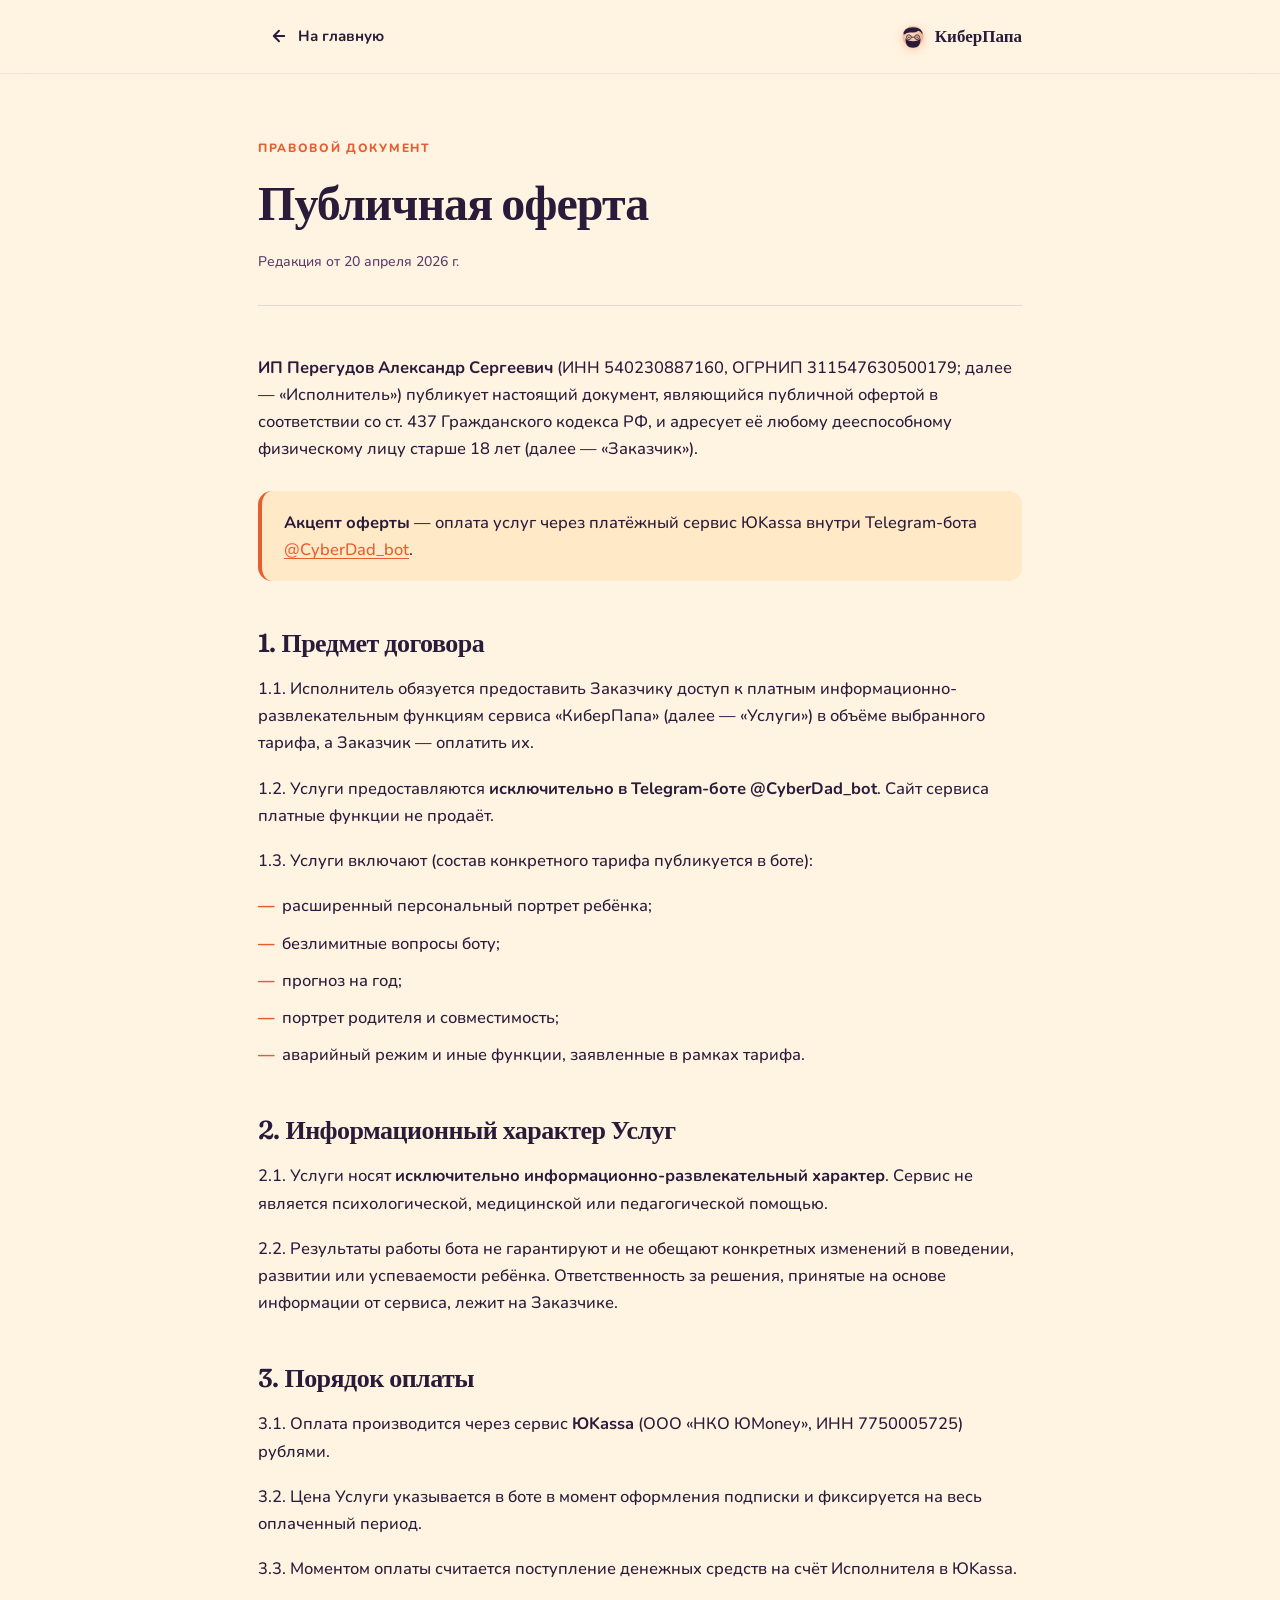
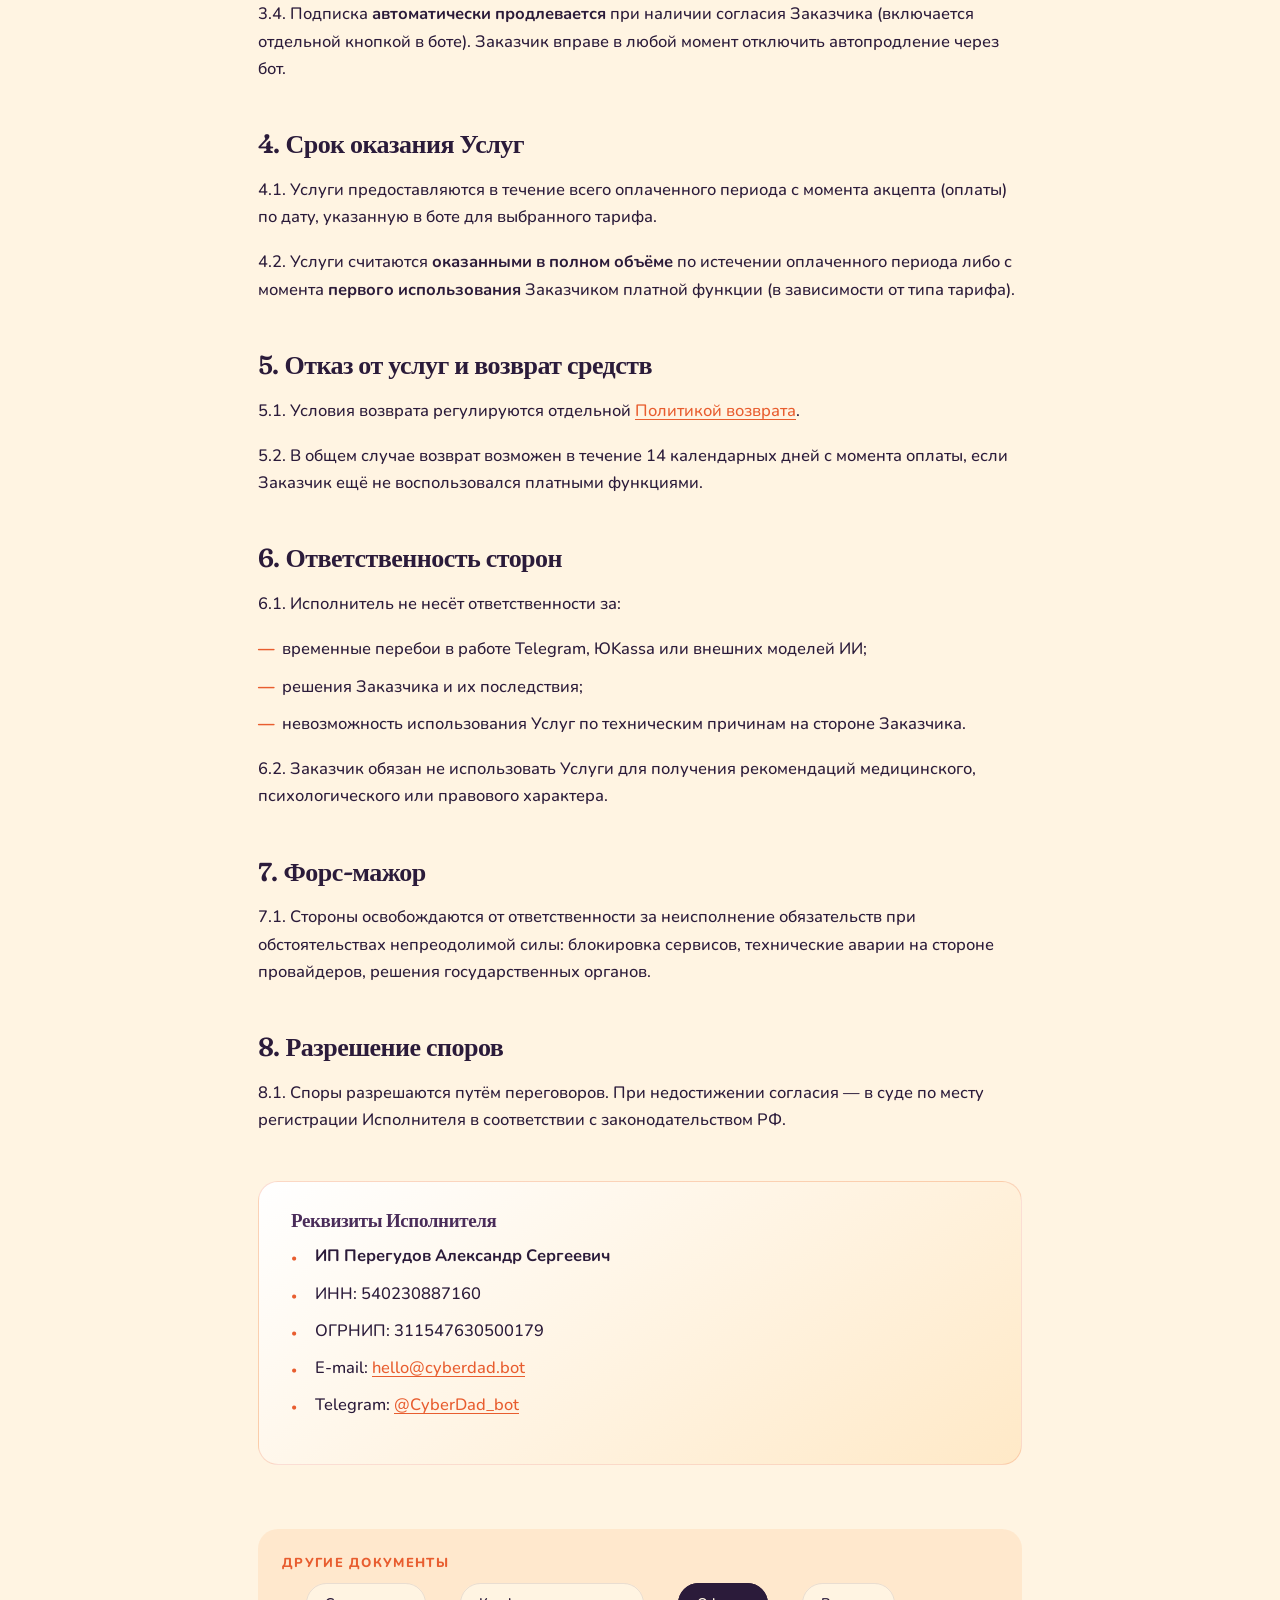
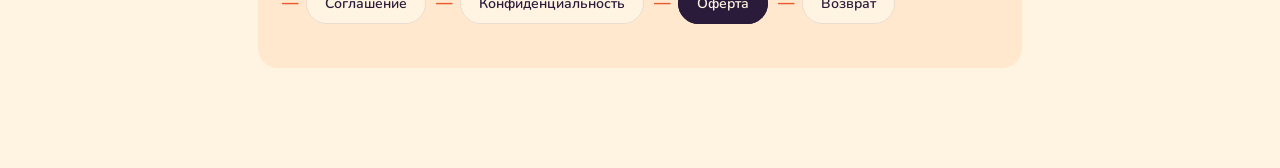
==== offer.html @ b47d230e "Deploy site files" ====
<!DOCTYPE html>
<html lang="ru">
<head>
<meta charset="UTF-8">
<meta name="viewport" content="width=device-width, initial-scale=1.0">
<title>Публичная оферта — КиберПапа</title>
<meta name="description" content="Публичная оферта на оказание услуг сервиса КиберПапа">
<link rel="preconnect" href="https://fonts.googleapis.com">
<link rel="preconnect" href="https://fonts.gstatic.com" crossorigin>
<link href="https://fonts.googleapis.com/css2?family=Fraunces:ital,opsz,wght,SOFT,WONK@0,9..144,300..900,0..100,0..1;1,9..144,300..900,0..100,0..1&family=Nunito:ital,wght@0,300..900;1,300..900&display=swap" rel="stylesheet">
<style>
  :root { --cream: #FFF4E2; --peach: #FFB979; --tangerine: #FF8A3D; --ember: #E85D2F; --plum: #4A2D5A; --ink: #2B1B3A; --ink-soft: #5A3D6B; --sunshine: #FFD166; }
  * { margin: 0; padding: 0; box-sizing: border-box; }
  html { scroll-behavior: smooth; }
  body { font-family: 'Nunito', sans-serif; background: var(--cream); color: var(--ink); line-height: 1.65; font-weight: 500; -webkit-font-smoothing: antialiased; }
  h1, h2, h3 { font-family: 'Fraunces', serif; font-weight: 600; letter-spacing: -0.02em; font-variation-settings: 'SOFT' 100, 'WONK' 0; color: var(--ink); line-height: 1.15; }
  .topbar { background: rgba(255, 244, 226, 0.92); backdrop-filter: blur(16px) saturate(180%); -webkit-backdrop-filter: blur(16px) saturate(180%); border-bottom: 1px solid rgba(43, 27, 58, 0.08); position: sticky; top: 0; z-index: 100; }
  .topbar-inner { max-width: 820px; margin: 0 auto; padding: 16px 28px; display: flex; align-items: center; justify-content: space-between; gap: 20px; }
  .back { display: inline-flex; align-items: center; gap: 10px; color: var(--ink); text-decoration: none; font-weight: 700; font-size: 15px; padding: 8px 16px 8px 12px; border-radius: 100px; transition: all 0.2s; }
  .back:hover { background: rgba(232, 93, 47, 0.1); color: var(--ember); }
  .top-logo { display: flex; align-items: center; gap: 8px; font-family: 'Fraunces', serif; font-weight: 700; font-size: 17px; color: var(--ink); text-decoration: none; }
  .top-logo svg { width: 28px; height: 28px; filter: drop-shadow(0 2px 4px rgba(232, 93, 47, 0.3)); }
  main { max-width: 820px; margin: 0 auto; padding: 60px 28px 100px; }
  .doc-eyebrow { display: inline-block; font-weight: 800; font-size: 12px; letter-spacing: 0.14em; text-transform: uppercase; color: var(--ember); margin-bottom: 16px; }
  h1 { font-size: clamp(32px, 5vw, 48px); margin-bottom: 20px; }
  .doc-meta { color: var(--ink-soft); font-size: 14px; padding-bottom: 32px; margin-bottom: 48px; border-bottom: 1px solid rgba(43, 27, 58, 0.12); }
  .doc-content h2 { font-size: 26px; margin-top: 48px; margin-bottom: 16px; color: var(--ink); }
  .doc-content h2:first-child { margin-top: 0; }
  .doc-content h3 { font-size: 19px; margin-top: 28px; margin-bottom: 10px; color: var(--plum); }
  .doc-content p { margin-bottom: 18px; color: var(--ink); font-size: 16.5px; }
  .doc-content ul { margin-bottom: 18px; padding-left: 0; list-style: none; }
  .doc-content ul li { position: relative; padding-left: 24px; margin-bottom: 10px; color: var(--ink); font-size: 16.5px; }
  .doc-content ul li::before { content: '—'; position: absolute; left: 0; color: var(--ember); font-weight: 800; }
  .doc-content strong { color: var(--ink); font-weight: 700; }
  .doc-content a { color: var(--ember); text-decoration: underline; text-underline-offset: 3px; }
  .callout { background: #FFE9C7; border-left: 4px solid var(--ember); padding: 18px 22px; border-radius: 14px; margin: 28px 0; }
  .callout p { margin-bottom: 8px; }
  .callout p:last-child { margin-bottom: 0; }
  .requisites { background: linear-gradient(145deg, #FFF, #FFE9C7); padding: 28px 32px; border-radius: 20px; margin-top: 48px; border: 1.5px solid rgba(232, 93, 47, 0.2); }
  .requisites h3 { margin-top: 0; }
  .requisites ul li::before { content: '·'; font-size: 24px; top: -4px; }
  .legal-nav { margin-top: 64px; padding: 24px; background: rgba(255, 185, 121, 0.2); border-radius: 20px; }
  .legal-nav h4 { font-family: 'Nunito', sans-serif; font-weight: 800; font-size: 13px; letter-spacing: 0.1em; text-transform: uppercase; color: var(--ember); margin-bottom: 14px; }
  .legal-nav-list { display: flex; flex-wrap: wrap; gap: 10px; list-style: none; }
  .legal-nav-list a { background: var(--cream); color: var(--ink); padding: 10px 18px; border-radius: 100px; text-decoration: none; font-weight: 600; font-size: 14px; border: 1.5px solid rgba(43, 27, 58, 0.1); transition: all 0.2s; }
  .legal-nav-list a:hover { border-color: var(--ember); color: var(--ember); transform: translateY(-1px); }
  .legal-nav-list a.current { background: var(--ink); color: var(--cream); border-color: var(--ink); }
  @media (max-width: 640px) { .topbar-inner { padding: 14px 20px; } .top-logo { font-size: 15px; } .back { font-size: 14px; padding: 6px 12px 6px 10px; } main { padding: 40px 20px 70px; } h1 { font-size: 28px; } .doc-content h2 { font-size: 22px; margin-top: 36px; } .doc-content h3 { font-size: 17px; } .doc-content p, .doc-content ul li { font-size: 15.5px; } .requisites { padding: 22px; } }
</style>
</head>
<body>

<div class="topbar">
  <div class="topbar-inner">
    <a href="../index.html" class="back">
      <svg width="18" height="18" viewBox="0 0 24 24" fill="none"><path d="M19 12H5M12 19l-7-7 7-7" stroke="currentColor" stroke-width="2.5" stroke-linecap="round" stroke-linejoin="round"/></svg>
      На главную
    </a>
    <a href="../index.html" class="top-logo">
      <svg viewBox="0 0 48 48" xmlns="http://www.w3.org/2000/svg">
        <defs><radialGradient id="skinGrad" cx="40%" cy="35%"><stop offset="0%" stop-color="#FFE0C4"/><stop offset="100%" stop-color="#F0B894"/></radialGradient></defs>
        <circle cx="24" cy="25" r="18" fill="url(#skinGrad)"/>
        <path d="M8 22 Q7 9 24 9 Q41 9 40 22 Q38 16 33 15 Q28 19 21 18 Q14 17 10 21 Z" fill="#2B1B3A"/>
        <path d="M11 28 Q11 40 17 43 Q24 45 31 43 Q37 40 37 28 Q33 33 24 33 Q15 33 11 28 Z" fill="#2B1B3A"/>
        <circle cx="17" cy="26" r="4" fill="none" stroke="#2B1B3A" stroke-width="1.5"/>
        <circle cx="31" cy="26" r="4" fill="none" stroke="#2B1B3A" stroke-width="1.5"/>
        <line x1="21" y1="26" x2="27" y2="26" stroke="#2B1B3A" stroke-width="1.5"/>
        <circle cx="17" cy="26" r="1.3" fill="#2B1B3A"/>
        <circle cx="31" cy="26" r="1.3" fill="#2B1B3A"/>
      </svg>
      КиберПапа
    </a>
  </div>
</div>

<main>
  <span class="doc-eyebrow">Правовой документ</span>
  <h1>Публичная оферта</h1>
  <div class="doc-meta">Редакция от 20 апреля 2026 г.</div>

  <div class="doc-content">
    <p><strong>ИП Перегудов Александр Сергеевич</strong> (ИНН 540230887160, ОГРНИП 311547630500179; далее — «Исполнитель») публикует настоящий документ, являющийся публичной офертой в соответствии со ст. 437 Гражданского кодекса РФ, и адресует её любому дееспособному физическому лицу старше 18 лет (далее — «Заказчик»).</p>

    <div class="callout">
      <p><strong>Акцепт оферты</strong> — оплата услуг через платёжный сервис ЮKassa внутри Telegram-бота <a href="https://t.me/CyberDad_bot">@CyberDad_bot</a>.</p>
    </div>

    <h2>1. Предмет договора</h2>
    <p>1.1. Исполнитель обязуется предоставить Заказчику доступ к платным информационно-развлекательным функциям сервиса «КиберПапа» (далее — «Услуги») в объёме выбранного тарифа, а Заказчик — оплатить их.</p>
    <p>1.2. Услуги предоставляются <strong>исключительно в Telegram-боте @CyberDad_bot</strong>. Сайт сервиса платные функции не продаёт.</p>
    <p>1.3. Услуги включают (состав конкретного тарифа публикуется в боте):</p>
    <ul>
      <li>расширенный персональный портрет ребёнка;</li>
      <li>безлимитные вопросы боту;</li>
      <li>прогноз на год;</li>
      <li>портрет родителя и совместимость;</li>
      <li>аварийный режим и иные функции, заявленные в рамках тарифа.</li>
    </ul>

    <h2>2. Информационный характер Услуг</h2>
    <p>2.1. Услуги носят <strong>исключительно информационно-развлекательный характер</strong>. Сервис не является психологической, медицинской или педагогической помощью.</p>
    <p>2.2. Результаты работы бота не гарантируют и не обещают конкретных изменений в поведении, развитии или успеваемости ребёнка. Ответственность за решения, принятые на основе информации от сервиса, лежит на Заказчике.</p>

    <h2>3. Порядок оплаты</h2>
    <p>3.1. Оплата производится через сервис <strong>ЮKassa</strong> (ООО «НКО ЮMoney», ИНН 7750005725) рублями.</p>
    <p>3.2. Цена Услуги указывается в боте в момент оформления подписки и фиксируется на весь оплаченный период.</p>
    <p>3.3. Моментом оплаты считается поступление денежных средств на счёт Исполнителя в ЮKassa.</p>
    <p>3.4. Подписка <strong>автоматически продлевается</strong> при наличии согласия Заказчика (включается отдельной кнопкой в боте). Заказчик вправе в любой момент отключить автопродление через бот.</p>

    <h2>4. Срок оказания Услуг</h2>
    <p>4.1. Услуги предоставляются в течение всего оплаченного периода с момента акцепта (оплаты) по дату, указанную в боте для выбранного тарифа.</p>
    <p>4.2. Услуги считаются <strong>оказанными в полном объёме</strong> по истечении оплаченного периода либо с момента <strong>первого использования</strong> Заказчиком платной функции (в зависимости от типа тарифа).</p>

    <h2>5. Отказ от услуг и возврат средств</h2>
    <p>5.1. Условия возврата регулируются отдельной <a href="refund.html">Политикой возврата</a>.</p>
    <p>5.2. В общем случае возврат возможен в течение 14 календарных дней с момента оплаты, если Заказчик ещё не воспользовался платными функциями.</p>

    <h2>6. Ответственность сторон</h2>
    <p>6.1. Исполнитель не несёт ответственности за:</p>
    <ul>
      <li>временные перебои в работе Telegram, ЮKassa или внешних моделей ИИ;</li>
      <li>решения Заказчика и их последствия;</li>
      <li>невозможность использования Услуг по техническим причинам на стороне Заказчика.</li>
    </ul>
    <p>6.2. Заказчик обязан не использовать Услуги для получения рекомендаций медицинского, психологического или правового характера.</p>

    <h2>7. Форс-мажор</h2>
    <p>7.1. Стороны освобождаются от ответственности за неисполнение обязательств при обстоятельствах непреодолимой силы: блокировка сервисов, технические аварии на стороне провайдеров, решения государственных органов.</p>

    <h2>8. Разрешение споров</h2>
    <p>8.1. Споры разрешаются путём переговоров. При недостижении согласия — в суде по месту регистрации Исполнителя в соответствии с законодательством РФ.</p>

    <div class="requisites">
      <h3>Реквизиты Исполнителя</h3>
      <ul>
        <li><strong>ИП Перегудов Александр Сергеевич</strong></li>
        <li>ИНН: 540230887160</li>
        <li>ОГРНИП: 311547630500179</li>
        <li>E-mail: <a href="mailto:hello@cyberdad.bot">hello@cyberdad.bot</a></li>
        <li>Telegram: <a href="https://t.me/CyberDad_bot">@CyberDad_bot</a></li>
      </ul>
    </div>

    <div class="legal-nav">
      <h4>Другие документы</h4>
      <ul class="legal-nav-list">
        <li><a href="terms.html">Соглашение</a></li>
        <li><a href="privacy.html">Конфиденциальность</a></li>
        <li><a href="offer.html" class="current">Оферта</a></li>
        <li><a href="refund.html">Возврат</a></li>
      </ul>
    </div>
  </div>
</main>

</body>
</html>
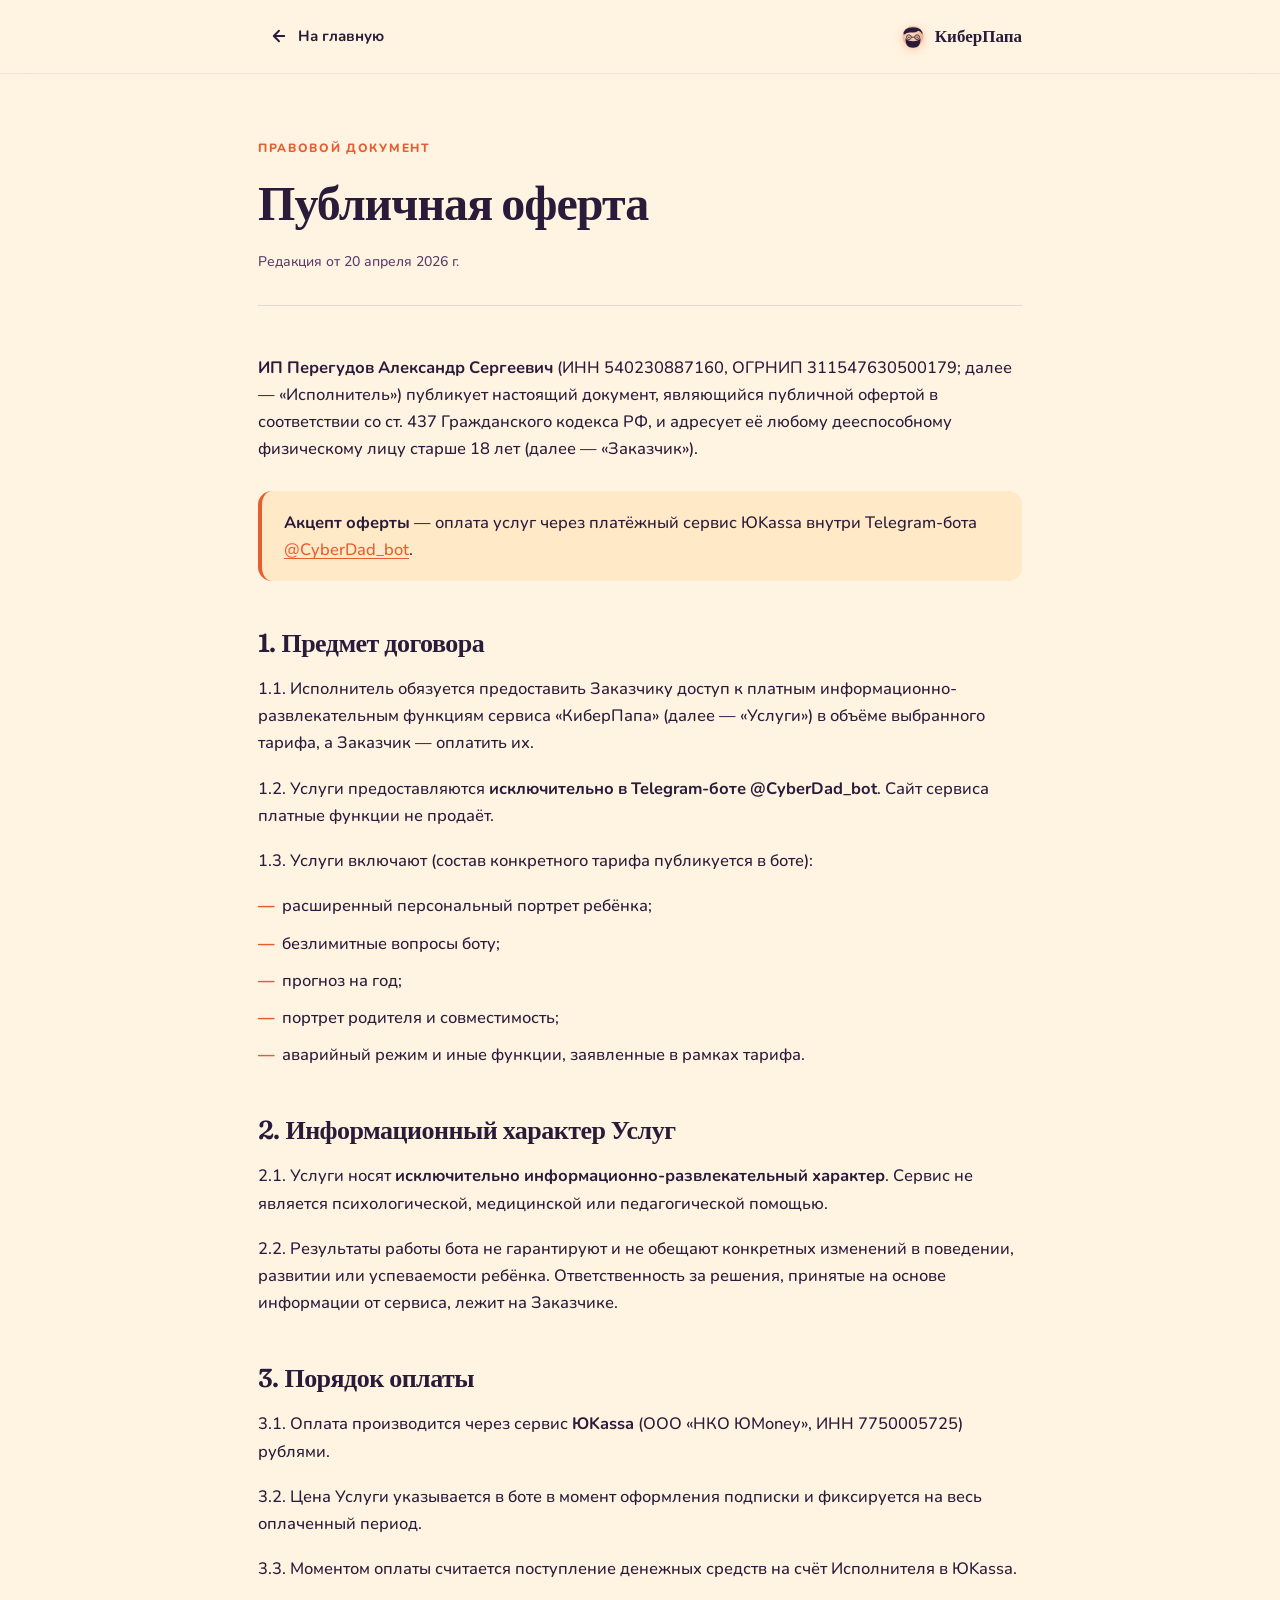
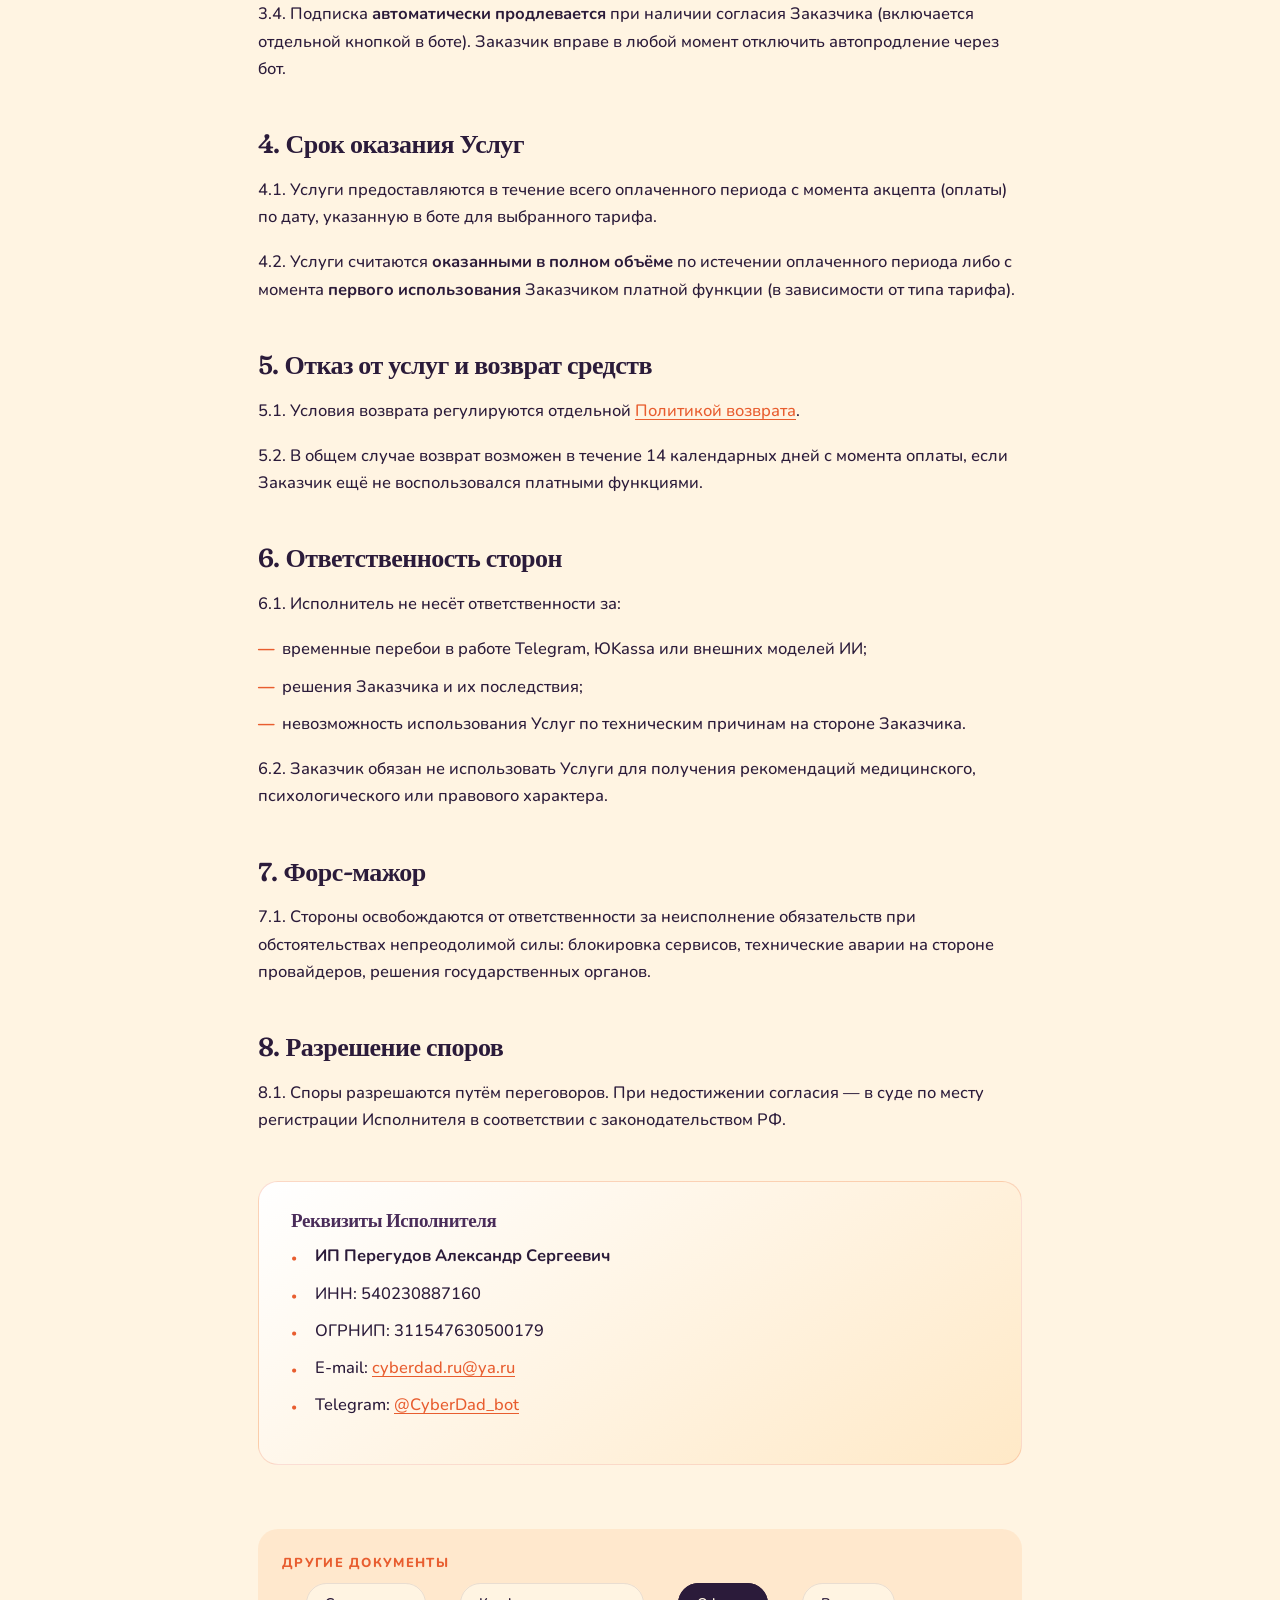
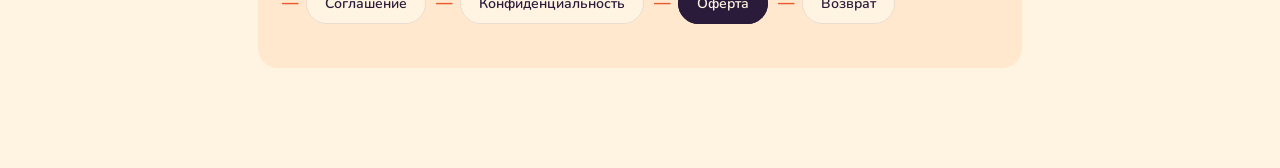
==== commit 01177ef3: "fix(contact): почта обратной связи hello@cyberdad.bot → cyberdad.ru@ya.ru Корректный адрес обратной " ====
--- a/offer.html
+++ b/offer.html
@@ -136,7 +136,7 @@
         <li><strong>ИП Перегудов Александр Сергеевич</strong></li>
         <li>ИНН: 540230887160</li>
         <li>ОГРНИП: 311547630500179</li>
-        <li>E-mail: <a href="mailto:hello@cyberdad.bot">hello@cyberdad.bot</a></li>
+        <li>E-mail: <a href="mailto:cyberdad.ru@ya.ru">cyberdad.ru@ya.ru</a></li>
         <li>Telegram: <a href="https://t.me/CyberDad_bot">@CyberDad_bot</a></li>
       </ul>
     </div>
